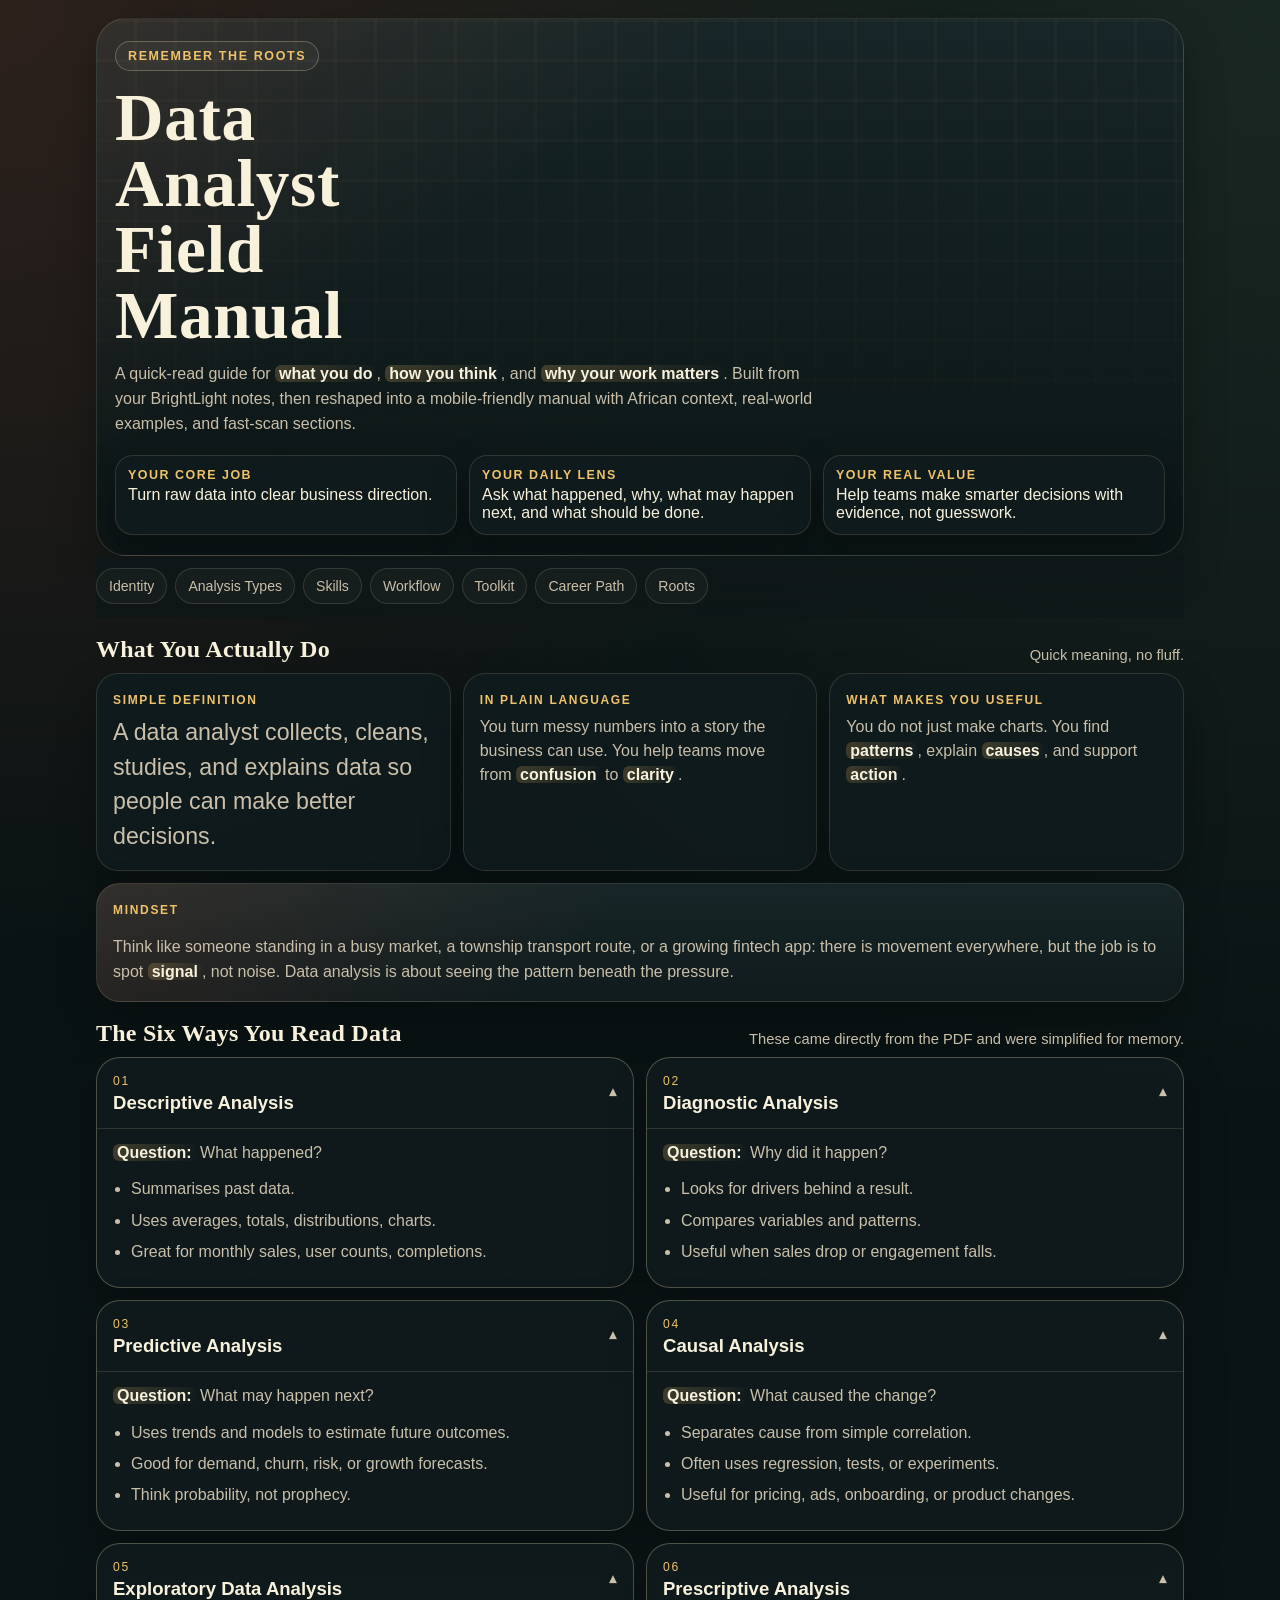
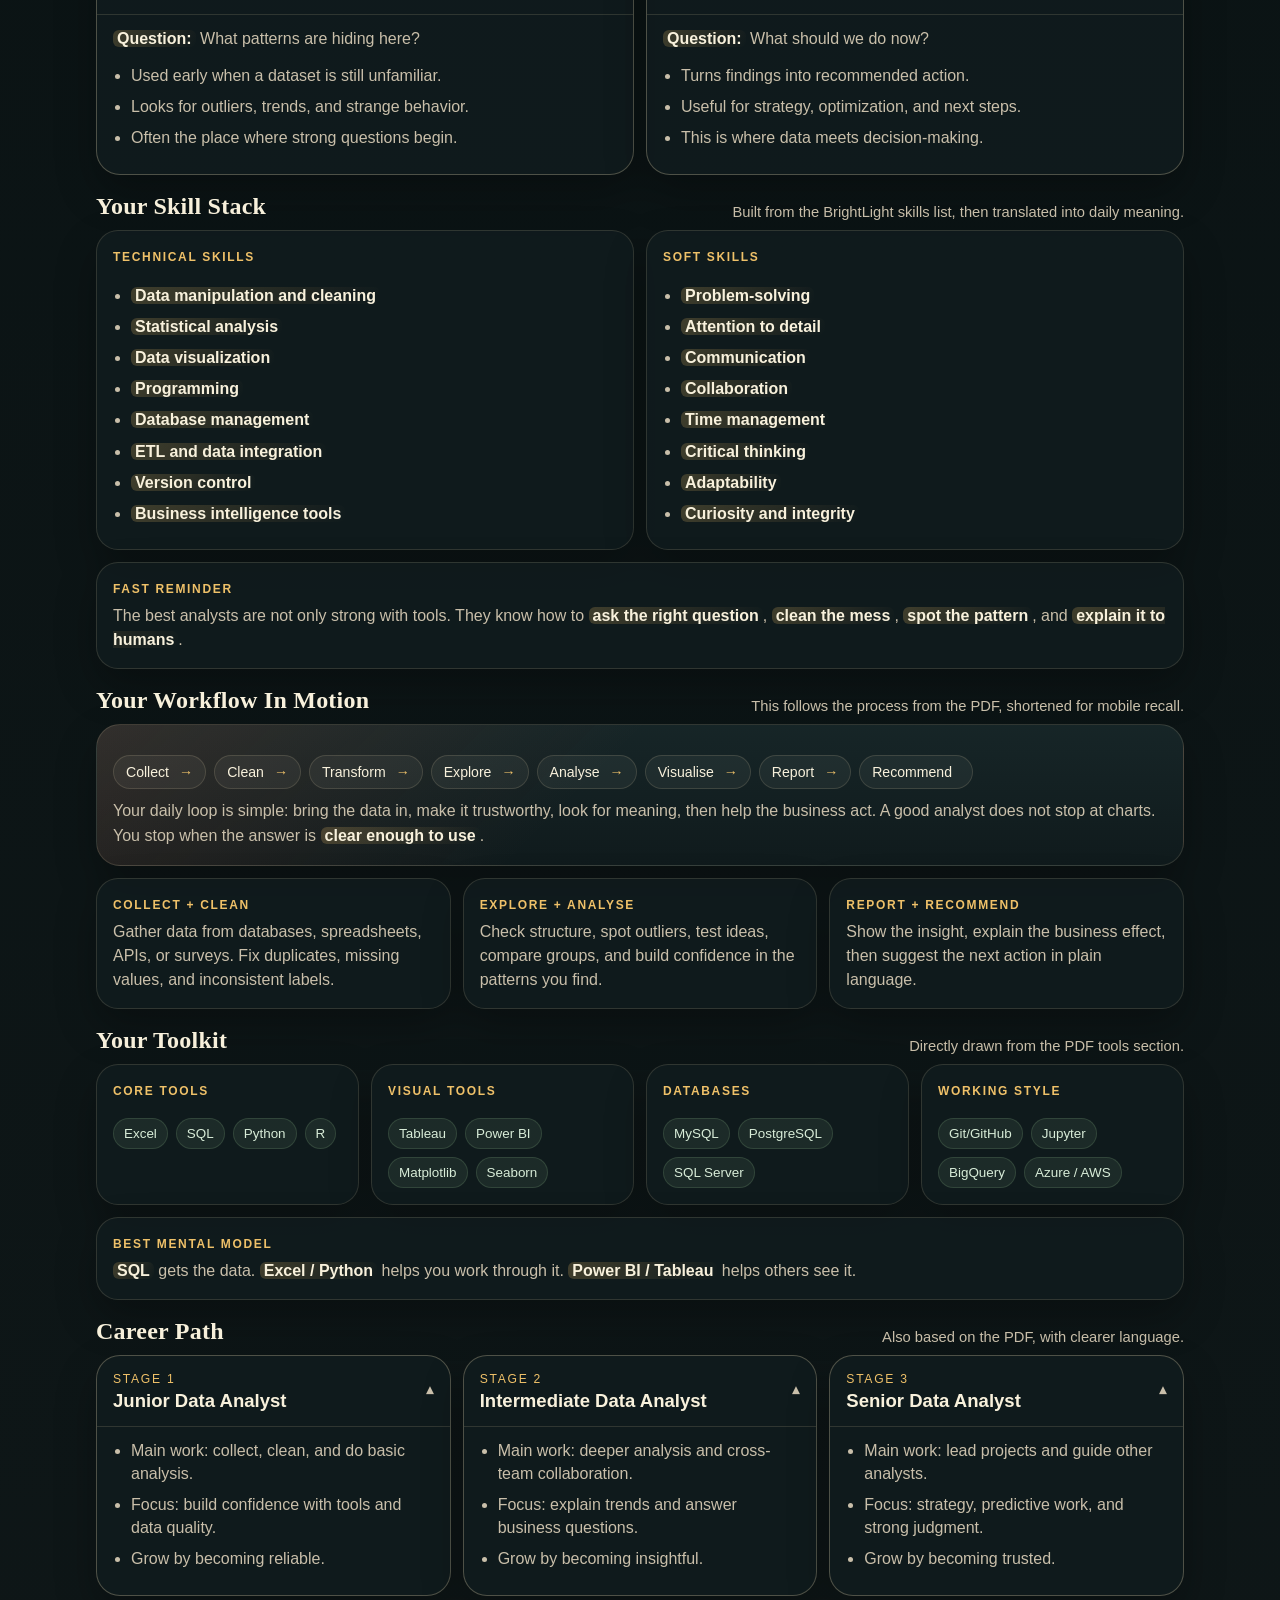
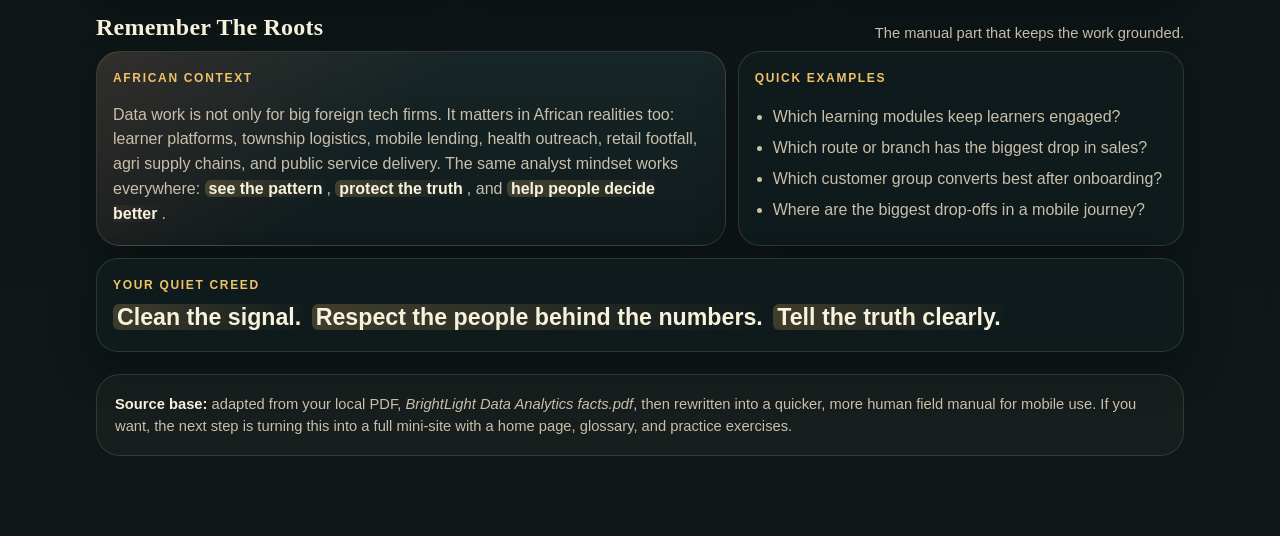
==== data-analyst-manual/index.html @ 45a45ff3 "Add data analyst field manual" ====
<!DOCTYPE html>
<html lang="en">
<head>
  <meta charset="UTF-8" />
  <meta name="viewport" content="width=device-width, initial-scale=1.0" />
  <title>Data Analyst Field Manual</title>
  <style>
    :root {
      --bg: #0f1718;
      --panel: rgba(16, 27, 29, 0.9);
      --panel-strong: #172628;
      --panel-soft: rgba(34, 51, 54, 0.72);
      --line: rgba(245, 226, 183, 0.14);
      --line-strong: rgba(245, 226, 183, 0.28);
      --text: #f8f1dc;
      --muted: #c9bfaa;
      --accent: #efc169;
      --accent-2: #d86b49;
      --accent-3: #8fbf8f;
      --shadow: 0 18px 40px rgba(0, 0, 0, 0.28);
      --radius: 22px;
      --max: 1120px;
    }

    * {
      box-sizing: border-box;
    }

    html {
      scroll-behavior: smooth;
    }

    body {
      margin: 0;
      color: var(--text);
      background:
        radial-gradient(circle at top left, rgba(216, 107, 73, 0.18), transparent 24%),
        radial-gradient(circle at top right, rgba(143, 191, 143, 0.13), transparent 28%),
        linear-gradient(180deg, #081112 0%, #0f1718 100%);
      font-family: "Trebuchet MS", "Segoe UI", sans-serif;
    }

    a {
      color: inherit;
    }

    .page {
      max-width: var(--max);
      margin: 0 auto;
      padding: 18px 16px 80px;
    }

    .hero {
      position: relative;
      overflow: hidden;
      border: 1px solid var(--line);
      border-radius: 30px;
      padding: 22px 18px 20px;
      background:
        linear-gradient(145deg, rgba(216, 107, 73, 0.15), transparent 35%),
        linear-gradient(180deg, rgba(23, 38, 40, 0.98), rgba(12, 21, 22, 0.96));
      box-shadow: var(--shadow);
    }

    .hero::after {
      content: "";
      position: absolute;
      inset: 0;
      background-image:
        linear-gradient(90deg, transparent 0 92%, rgba(239, 193, 105, 0.05) 92% 100%),
        linear-gradient(0deg, transparent 0 92%, rgba(239, 193, 105, 0.05) 92% 100%);
      background-size: 40px 40px;
      mask-image: linear-gradient(180deg, rgba(0, 0, 0, 0.7), transparent);
      pointer-events: none;
    }

    .eyebrow {
      display: inline-flex;
      align-items: center;
      gap: 8px;
      padding: 7px 12px;
      border: 1px solid var(--line-strong);
      border-radius: 999px;
      background: rgba(248, 241, 220, 0.04);
      color: var(--accent);
      font-size: 0.78rem;
      font-weight: 700;
      text-transform: uppercase;
      letter-spacing: 0.13em;
    }

    h1, h2, h3 {
      font-family: Georgia, "Times New Roman", serif;
      margin: 0;
      letter-spacing: 0.01em;
    }

    h1 {
      margin-top: 14px;
      font-size: clamp(2.1rem, 7vw, 4.2rem);
      line-height: 0.98;
      max-width: 10ch;
    }

    .hero p {
      margin: 14px 0 0;
      max-width: 44rem;
      color: var(--muted);
      font-size: 1rem;
      line-height: 1.55;
    }

    .hero-grid {
      display: grid;
      grid-template-columns: repeat(3, minmax(0, 1fr));
      gap: 12px;
      margin-top: 18px;
    }

    .hero-chip,
    .note,
    .mini-card,
    details.card {
      border: 1px solid var(--line);
      background: var(--panel);
      box-shadow: var(--shadow);
    }

    .hero-chip {
      border-radius: 18px;
      padding: 12px;
    }

    .hero-chip strong {
      display: block;
      color: var(--accent);
      font-size: 0.78rem;
      text-transform: uppercase;
      letter-spacing: 0.12em;
      margin-bottom: 4px;
    }

    .nav {
      position: sticky;
      top: 0;
      z-index: 20;
      display: flex;
      gap: 8px;
      flex-wrap: wrap;
      padding: 12px 0 14px;
      backdrop-filter: blur(14px);
      background: linear-gradient(180deg, rgba(15, 23, 24, 0.96), rgba(15, 23, 24, 0.74));
    }

    .nav a {
      text-decoration: none;
      padding: 9px 12px;
      border-radius: 999px;
      border: 1px solid var(--line);
      background: rgba(248, 241, 220, 0.03);
      color: var(--muted);
      font-size: 0.88rem;
      white-space: nowrap;
    }

    .nav a:hover,
    .nav a:focus-visible {
      color: var(--text);
      border-color: var(--line-strong);
      outline: none;
    }

    .section {
      margin-top: 18px;
    }

    .section-head {
      display: flex;
      align-items: end;
      justify-content: space-between;
      gap: 10px;
      margin-bottom: 10px;
    }

    .section-head p {
      margin: 0;
      color: var(--muted);
      font-size: 0.92rem;
    }

    .grid {
      display: grid;
      grid-template-columns: repeat(12, minmax(0, 1fr));
      gap: 12px;
    }

    .span-3 { grid-column: span 3; }
    .span-4 { grid-column: span 4; }
    .span-5 { grid-column: span 5; }
    .span-6 { grid-column: span 6; }
    .span-7 { grid-column: span 7; }
    .span-8 { grid-column: span 8; }
    .span-12 { grid-column: span 12; }

    .note,
    .mini-card {
      border-radius: 22px;
      padding: 16px;
    }

    .note strong,
    .mini-card strong,
    .list-title,
    .tiny-title {
      display: inline-block;
      margin-bottom: 8px;
      color: var(--accent);
      font-size: 0.75rem;
      text-transform: uppercase;
      letter-spacing: 0.14em;
    }

    .note p,
    .mini-card p {
      margin: 0;
      color: var(--muted);
      line-height: 1.5;
    }

    .big-line {
      font-size: clamp(1.05rem, 2.6vw, 1.45rem);
      color: var(--text);
      line-height: 1.28;
    }

    .memory {
      color: var(--text);
      background: linear-gradient(120deg, rgba(239, 193, 105, 0.22), rgba(239, 193, 105, 0));
      padding: 0 4px;
      border-radius: 6px;
      font-weight: 700;
    }

    details.card {
      border-radius: 24px;
      overflow: hidden;
    }

    details.card[open] {
      border-color: var(--line-strong);
    }

    summary {
      list-style: none;
      cursor: pointer;
      padding: 16px 16px 14px;
      display: flex;
      align-items: center;
      justify-content: space-between;
      gap: 12px;
    }

    summary::-webkit-details-marker {
      display: none;
    }

    .summary-title {
      display: flex;
      flex-direction: column;
      gap: 4px;
    }

    .summary-title span:first-child {
      color: var(--accent);
      font-size: 0.76rem;
      text-transform: uppercase;
      letter-spacing: 0.14em;
    }

    .summary-title span:last-child {
      font-size: 1.16rem;
      font-weight: 700;
    }

    .arrow {
      color: var(--muted);
      transition: transform 0.2s ease;
    }

    details[open] .arrow {
      transform: rotate(180deg);
    }

    .content {
      padding: 0 16px 16px;
      border-top: 1px solid var(--line);
    }

    .content p {
      margin: 12px 0 0;
      color: var(--muted);
      line-height: 1.55;
    }

    ul {
      margin: 12px 0 0;
      padding-left: 18px;
      color: var(--muted);
    }

    li {
      margin: 8px 0;
      line-height: 1.45;
    }

    .flow {
      display: flex;
      flex-wrap: wrap;
      gap: 8px;
      margin-top: 14px;
    }

    .flow span {
      display: inline-flex;
      align-items: center;
      gap: 8px;
      padding: 8px 12px;
      border-radius: 999px;
      background: rgba(248, 241, 220, 0.05);
      border: 1px solid var(--line);
      color: var(--text);
      font-size: 0.88rem;
    }

    .flow span::after {
      content: "→";
      color: var(--accent);
      margin-left: 2px;
    }

    .flow span:last-child::after {
      content: "";
      margin: 0;
    }

    .tag-row {
      display: flex;
      flex-wrap: wrap;
      gap: 8px;
      margin-top: 12px;
    }

    .tag {
      padding: 7px 10px;
      border-radius: 999px;
      background: rgba(143, 191, 143, 0.1);
      border: 1px solid rgba(143, 191, 143, 0.18);
      color: #d8ecd8;
      font-size: 0.84rem;
    }

    .panel-band {
      padding: 16px;
      border: 1px solid var(--line);
      border-radius: 24px;
      background:
        linear-gradient(135deg, rgba(216, 107, 73, 0.14), transparent 45%),
        linear-gradient(180deg, rgba(23, 38, 40, 0.98), rgba(16, 27, 29, 0.98));
      box-shadow: var(--shadow);
    }

    .panel-band p {
      margin: 10px 0 0;
      color: var(--muted);
      line-height: 1.55;
    }

    .footer {
      margin-top: 22px;
      padding: 18px;
      border: 1px solid var(--line);
      border-radius: 24px;
      background: rgba(248, 241, 220, 0.03);
      color: var(--muted);
      font-size: 0.92rem;
      line-height: 1.5;
    }

    .footer strong {
      color: var(--text);
    }

    @keyframes rise {
      from {
        opacity: 0;
        transform: translateY(16px);
      }
      to {
        opacity: 1;
        transform: translateY(0);
      }
    }

    .hero,
    .section,
    .footer {
      animation: rise 0.55s ease both;
    }

    .section:nth-of-type(2) { animation-delay: 0.06s; }
    .section:nth-of-type(3) { animation-delay: 0.12s; }
    .section:nth-of-type(4) { animation-delay: 0.18s; }

    @media (max-width: 900px) {
      .hero-grid {
        grid-template-columns: 1fr;
      }

      .span-3,
      .span-4,
      .span-5,
      .span-6,
      .span-7,
      .span-8 {
        grid-column: span 12;
      }
    }

    @media (max-width: 640px) {
      .page {
        padding: 12px 12px 72px;
      }

      .hero {
        padding: 18px 14px;
        border-radius: 24px;
      }

      .nav {
        padding-top: 10px;
      }

      summary {
        padding: 14px;
      }

      .content {
        padding: 0 14px 14px;
      }
    }
  </style>
</head>
<body>
  <div class="page">
    <header class="hero">
      <div class="eyebrow">Remember the roots</div>
      <h1>Data Analyst Field Manual</h1>
      <p>
        A quick-read guide for <span class="memory">what you do</span>, <span class="memory">how you think</span>,
        and <span class="memory">why your work matters</span>. Built from your BrightLight notes, then reshaped into
        a mobile-friendly manual with African context, real-world examples, and fast-scan sections.
      </p>
      <div class="hero-grid">
        <div class="hero-chip">
          <strong>Your Core Job</strong>
          Turn raw data into clear business direction.
        </div>
        <div class="hero-chip">
          <strong>Your Daily Lens</strong>
          Ask what happened, why, what may happen next, and what should be done.
        </div>
        <div class="hero-chip">
          <strong>Your Real Value</strong>
          Help teams make smarter decisions with evidence, not guesswork.
        </div>
      </div>
    </header>

    <nav class="nav">
      <a href="#identity">Identity</a>
      <a href="#analysis-types">Analysis Types</a>
      <a href="#skill-stack">Skills</a>
      <a href="#workflow">Workflow</a>
      <a href="#toolkit">Toolkit</a>
      <a href="#career">Career Path</a>
      <a href="#roots">Roots</a>
    </nav>

    <section class="section" id="identity">
      <div class="section-head">
        <h2>What You Actually Do</h2>
        <p>Quick meaning, no fluff.</p>
      </div>
      <div class="grid">
        <div class="note span-4">
          <strong>Simple Definition</strong>
          <p class="big-line">A data analyst collects, cleans, studies, and explains data so people can make better decisions.</p>
        </div>
        <div class="note span-4">
          <strong>In Plain Language</strong>
          <p>You turn messy numbers into a story the business can use. You help teams move from <span class="memory">confusion</span> to <span class="memory">clarity</span>.</p>
        </div>
        <div class="note span-4">
          <strong>What Makes You Useful</strong>
          <p>You do not just make charts. You find <span class="memory">patterns</span>, explain <span class="memory">causes</span>, and support <span class="memory">action</span>.</p>
        </div>
        <div class="panel-band span-12">
          <strong class="tiny-title">Mindset</strong>
          <p>
            Think like someone standing in a busy market, a township transport route, or a growing fintech app:
            there is movement everywhere, but the job is to spot <span class="memory">signal</span>, not noise.
            Data analysis is about seeing the pattern beneath the pressure.
          </p>
        </div>
      </div>
    </section>

    <section class="section" id="analysis-types">
      <div class="section-head">
        <h2>The Six Ways You Read Data</h2>
        <p>These came directly from the PDF and were simplified for memory.</p>
      </div>
      <div class="grid">
        <details class="card span-6" open>
          <summary>
            <div class="summary-title">
              <span>01</span>
              <span>Descriptive Analysis</span>
            </div>
            <div class="arrow">▾</div>
          </summary>
          <div class="content">
            <p><span class="memory">Question:</span> What happened?</p>
            <ul>
              <li>Summarises past data.</li>
              <li>Uses averages, totals, distributions, charts.</li>
              <li>Great for monthly sales, user counts, completions.</li>
            </ul>
          </div>
        </details>

        <details class="card span-6" open>
          <summary>
            <div class="summary-title">
              <span>02</span>
              <span>Diagnostic Analysis</span>
            </div>
            <div class="arrow">▾</div>
          </summary>
          <div class="content">
            <p><span class="memory">Question:</span> Why did it happen?</p>
            <ul>
              <li>Looks for drivers behind a result.</li>
              <li>Compares variables and patterns.</li>
              <li>Useful when sales drop or engagement falls.</li>
            </ul>
          </div>
        </details>

        <details class="card span-6" open>
          <summary>
            <div class="summary-title">
              <span>03</span>
              <span>Predictive Analysis</span>
            </div>
            <div class="arrow">▾</div>
          </summary>
          <div class="content">
            <p><span class="memory">Question:</span> What may happen next?</p>
            <ul>
              <li>Uses trends and models to estimate future outcomes.</li>
              <li>Good for demand, churn, risk, or growth forecasts.</li>
              <li>Think probability, not prophecy.</li>
            </ul>
          </div>
        </details>

        <details class="card span-6" open>
          <summary>
            <div class="summary-title">
              <span>04</span>
              <span>Causal Analysis</span>
            </div>
            <div class="arrow">▾</div>
          </summary>
          <div class="content">
            <p><span class="memory">Question:</span> What caused the change?</p>
            <ul>
              <li>Separates cause from simple correlation.</li>
              <li>Often uses regression, tests, or experiments.</li>
              <li>Useful for pricing, ads, onboarding, or product changes.</li>
            </ul>
          </div>
        </details>

        <details class="card span-6" open>
          <summary>
            <div class="summary-title">
              <span>05</span>
              <span>Exploratory Data Analysis</span>
            </div>
            <div class="arrow">▾</div>
          </summary>
          <div class="content">
            <p><span class="memory">Question:</span> What patterns are hiding here?</p>
            <ul>
              <li>Used early when a dataset is still unfamiliar.</li>
              <li>Looks for outliers, trends, and strange behavior.</li>
              <li>Often the place where strong questions begin.</li>
            </ul>
          </div>
        </details>

        <details class="card span-6" open>
          <summary>
            <div class="summary-title">
              <span>06</span>
              <span>Prescriptive Analysis</span>
            </div>
            <div class="arrow">▾</div>
          </summary>
          <div class="content">
            <p><span class="memory">Question:</span> What should we do now?</p>
            <ul>
              <li>Turns findings into recommended action.</li>
              <li>Useful for strategy, optimization, and next steps.</li>
              <li>This is where data meets decision-making.</li>
            </ul>
          </div>
        </details>
      </div>
    </section>

    <section class="section" id="skill-stack">
      <div class="section-head">
        <h2>Your Skill Stack</h2>
        <p>Built from the BrightLight skills list, then translated into daily meaning.</p>
      </div>
      <div class="grid">
        <div class="mini-card span-6">
          <strong>Technical Skills</strong>
          <ul>
            <li><span class="memory">Data manipulation and cleaning</span></li>
            <li><span class="memory">Statistical analysis</span></li>
            <li><span class="memory">Data visualization</span></li>
            <li><span class="memory">Programming</span></li>
            <li><span class="memory">Database management</span></li>
            <li><span class="memory">ETL and data integration</span></li>
            <li><span class="memory">Version control</span></li>
            <li><span class="memory">Business intelligence tools</span></li>
          </ul>
        </div>
        <div class="mini-card span-6">
          <strong>Soft Skills</strong>
          <ul>
            <li><span class="memory">Problem-solving</span></li>
            <li><span class="memory">Attention to detail</span></li>
            <li><span class="memory">Communication</span></li>
            <li><span class="memory">Collaboration</span></li>
            <li><span class="memory">Time management</span></li>
            <li><span class="memory">Critical thinking</span></li>
            <li><span class="memory">Adaptability</span></li>
            <li><span class="memory">Curiosity and integrity</span></li>
          </ul>
        </div>
        <div class="note span-12">
          <strong>Fast Reminder</strong>
          <p>
            The best analysts are not only strong with tools. They know how to <span class="memory">ask the right question</span>,
            <span class="memory">clean the mess</span>, <span class="memory">spot the pattern</span>,
            and <span class="memory">explain it to humans</span>.
          </p>
        </div>
      </div>
    </section>

    <section class="section" id="workflow">
      <div class="section-head">
        <h2>Your Workflow In Motion</h2>
        <p>This follows the process from the PDF, shortened for mobile recall.</p>
      </div>
      <div class="panel-band">
        <div class="flow">
          <span>Collect</span>
          <span>Clean</span>
          <span>Transform</span>
          <span>Explore</span>
          <span>Analyse</span>
          <span>Visualise</span>
          <span>Report</span>
          <span>Recommend</span>
        </div>
        <p>
          Your daily loop is simple: bring the data in, make it trustworthy, look for meaning, then help the business act.
          A good analyst does not stop at charts. You stop when the answer is <span class="memory">clear enough to use</span>.
        </p>
      </div>
      <div class="grid" style="margin-top:12px;">
        <div class="mini-card span-4">
          <strong>Collect + Clean</strong>
          <p>Gather data from databases, spreadsheets, APIs, or surveys. Fix duplicates, missing values, and inconsistent labels.</p>
        </div>
        <div class="mini-card span-4">
          <strong>Explore + Analyse</strong>
          <p>Check structure, spot outliers, test ideas, compare groups, and build confidence in the patterns you find.</p>
        </div>
        <div class="mini-card span-4">
          <strong>Report + Recommend</strong>
          <p>Show the insight, explain the business effect, then suggest the next action in plain language.</p>
        </div>
      </div>
    </section>

    <section class="section" id="toolkit">
      <div class="section-head">
        <h2>Your Toolkit</h2>
        <p>Directly drawn from the PDF tools section.</p>
      </div>
      <div class="grid">
        <div class="mini-card span-3">
          <strong>Core Tools</strong>
          <div class="tag-row">
            <span class="tag">Excel</span>
            <span class="tag">SQL</span>
            <span class="tag">Python</span>
            <span class="tag">R</span>
          </div>
        </div>
        <div class="mini-card span-3">
          <strong>Visual Tools</strong>
          <div class="tag-row">
            <span class="tag">Tableau</span>
            <span class="tag">Power BI</span>
            <span class="tag">Matplotlib</span>
            <span class="tag">Seaborn</span>
          </div>
        </div>
        <div class="mini-card span-3">
          <strong>Databases</strong>
          <div class="tag-row">
            <span class="tag">MySQL</span>
            <span class="tag">PostgreSQL</span>
            <span class="tag">SQL Server</span>
          </div>
        </div>
        <div class="mini-card span-3">
          <strong>Working Style</strong>
          <div class="tag-row">
            <span class="tag">Git/GitHub</span>
            <span class="tag">Jupyter</span>
            <span class="tag">BigQuery</span>
            <span class="tag">Azure / AWS</span>
          </div>
        </div>
        <div class="note span-12">
          <strong>Best Mental Model</strong>
          <p>
            <span class="memory">SQL</span> gets the data.
            <span class="memory">Excel / Python</span> helps you work through it.
            <span class="memory">Power BI / Tableau</span> helps others see it.
          </p>
        </div>
      </div>
    </section>

    <section class="section" id="career">
      <div class="section-head">
        <h2>Career Path</h2>
        <p>Also based on the PDF, with clearer language.</p>
      </div>
      <div class="grid">
        <details class="card span-4" open>
          <summary>
            <div class="summary-title">
              <span>Stage 1</span>
              <span>Junior Data Analyst</span>
            </div>
            <div class="arrow">▾</div>
          </summary>
          <div class="content">
            <ul>
              <li>Main work: collect, clean, and do basic analysis.</li>
              <li>Focus: build confidence with tools and data quality.</li>
              <li>Grow by becoming reliable.</li>
            </ul>
          </div>
        </details>

        <details class="card span-4" open>
          <summary>
            <div class="summary-title">
              <span>Stage 2</span>
              <span>Intermediate Data Analyst</span>
            </div>
            <div class="arrow">▾</div>
          </summary>
          <div class="content">
            <ul>
              <li>Main work: deeper analysis and cross-team collaboration.</li>
              <li>Focus: explain trends and answer business questions.</li>
              <li>Grow by becoming insightful.</li>
            </ul>
          </div>
        </details>

        <details class="card span-4" open>
          <summary>
            <div class="summary-title">
              <span>Stage 3</span>
              <span>Senior Data Analyst</span>
            </div>
            <div class="arrow">▾</div>
          </summary>
          <div class="content">
            <ul>
              <li>Main work: lead projects and guide other analysts.</li>
              <li>Focus: strategy, predictive work, and strong judgment.</li>
              <li>Grow by becoming trusted.</li>
            </ul>
          </div>
        </details>
      </div>
    </section>

    <section class="section" id="roots">
      <div class="section-head">
        <h2>Remember The Roots</h2>
        <p>The manual part that keeps the work grounded.</p>
      </div>
      <div class="grid">
        <div class="panel-band span-7">
          <strong class="tiny-title">African Context</strong>
          <p>
            Data work is not only for big foreign tech firms. It matters in African realities too:
            learner platforms, township logistics, mobile lending, health outreach, retail footfall, agri supply chains,
            and public service delivery. The same analyst mindset works everywhere:
            <span class="memory">see the pattern</span>, <span class="memory">protect the truth</span>,
            and <span class="memory">help people decide better</span>.
          </p>
        </div>
        <div class="note span-5">
          <strong>Quick Examples</strong>
          <ul>
            <li>Which learning modules keep learners engaged?</li>
            <li>Which route or branch has the biggest drop in sales?</li>
            <li>Which customer group converts best after onboarding?</li>
            <li>Where are the biggest drop-offs in a mobile journey?</li>
          </ul>
        </div>
        <div class="note span-12">
          <strong>Your Quiet Creed</strong>
          <p class="big-line">
            <span class="memory">Clean the signal.</span>
            <span class="memory">Respect the people behind the numbers.</span>
            <span class="memory">Tell the truth clearly.</span>
          </p>
        </div>
      </div>
    </section>

    <footer class="footer">
      <strong>Source base:</strong> adapted from your local PDF,
      <em>BrightLight Data Analytics facts.pdf</em>, then rewritten into a quicker, more human field manual for mobile use.
      If you want, the next step is turning this into a full mini-site with a home page, glossary, and practice exercises.
    </footer>
  </div>
</body>
</html>
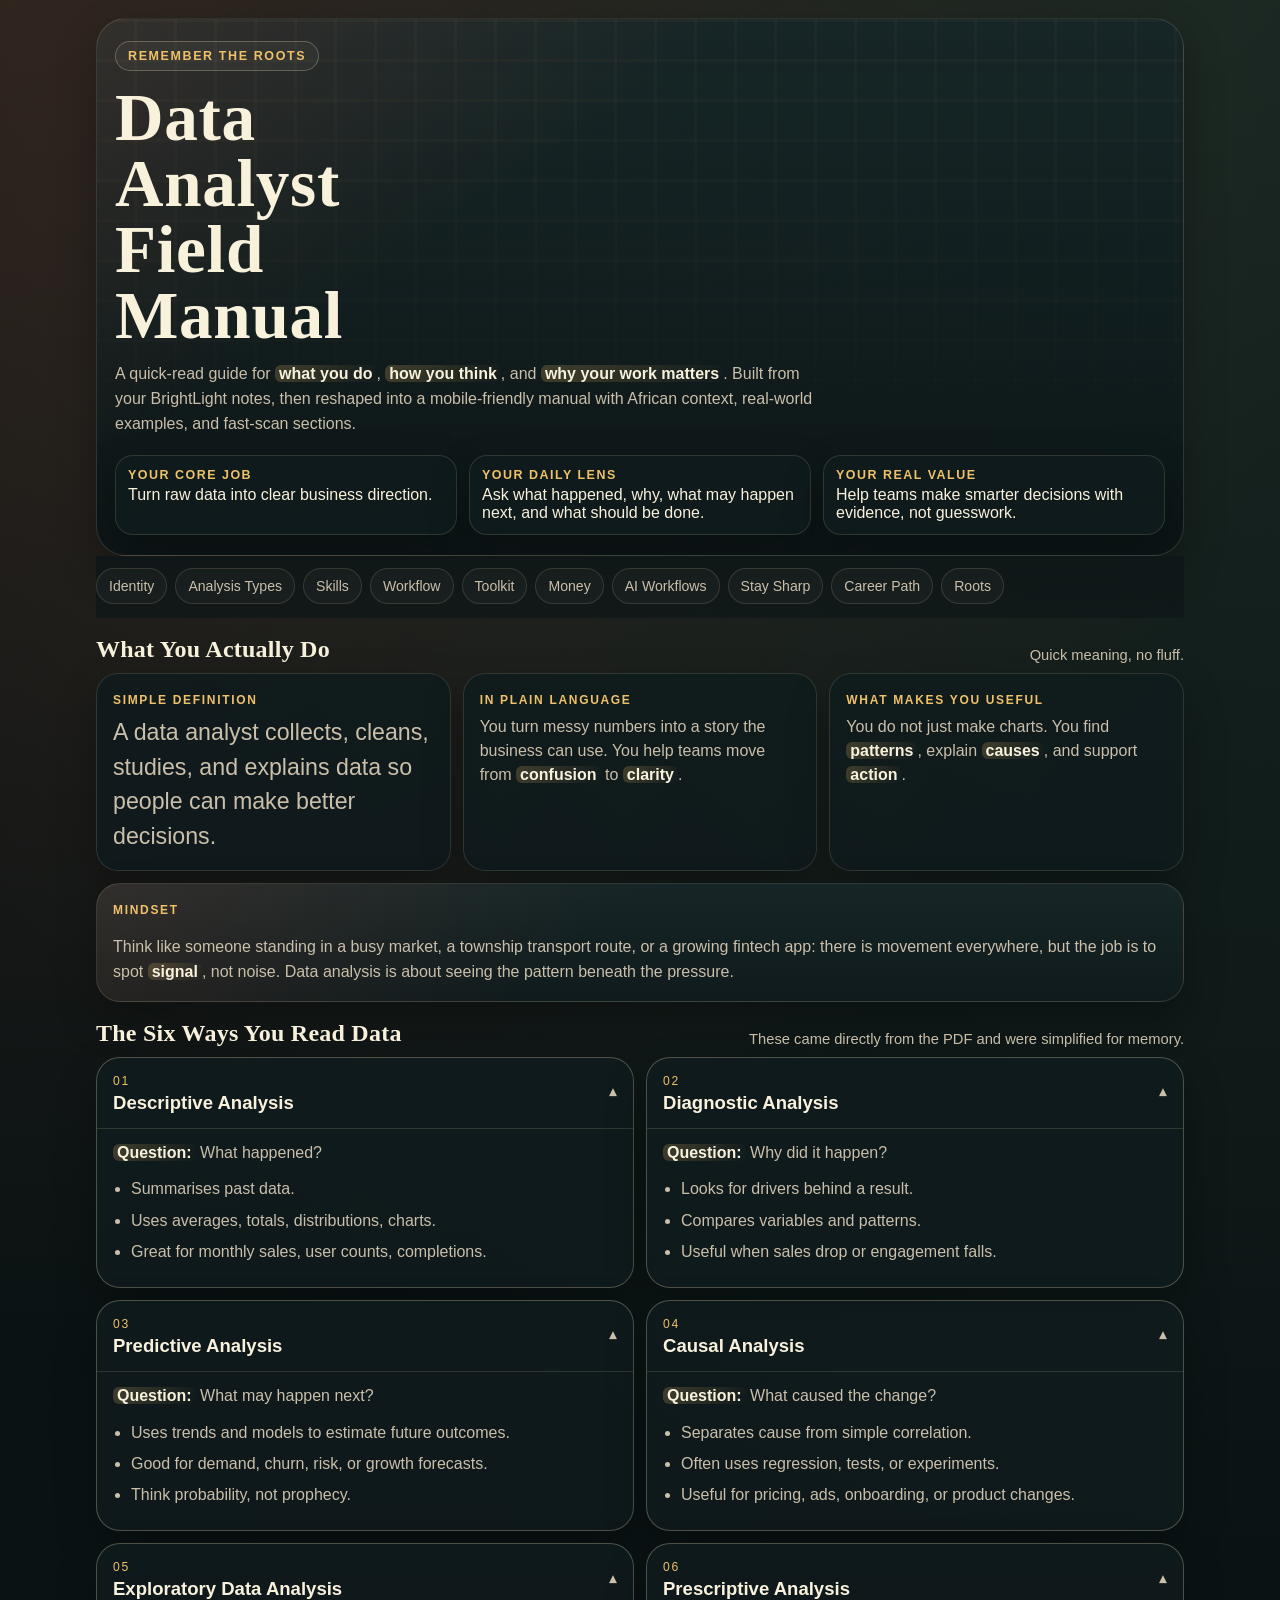
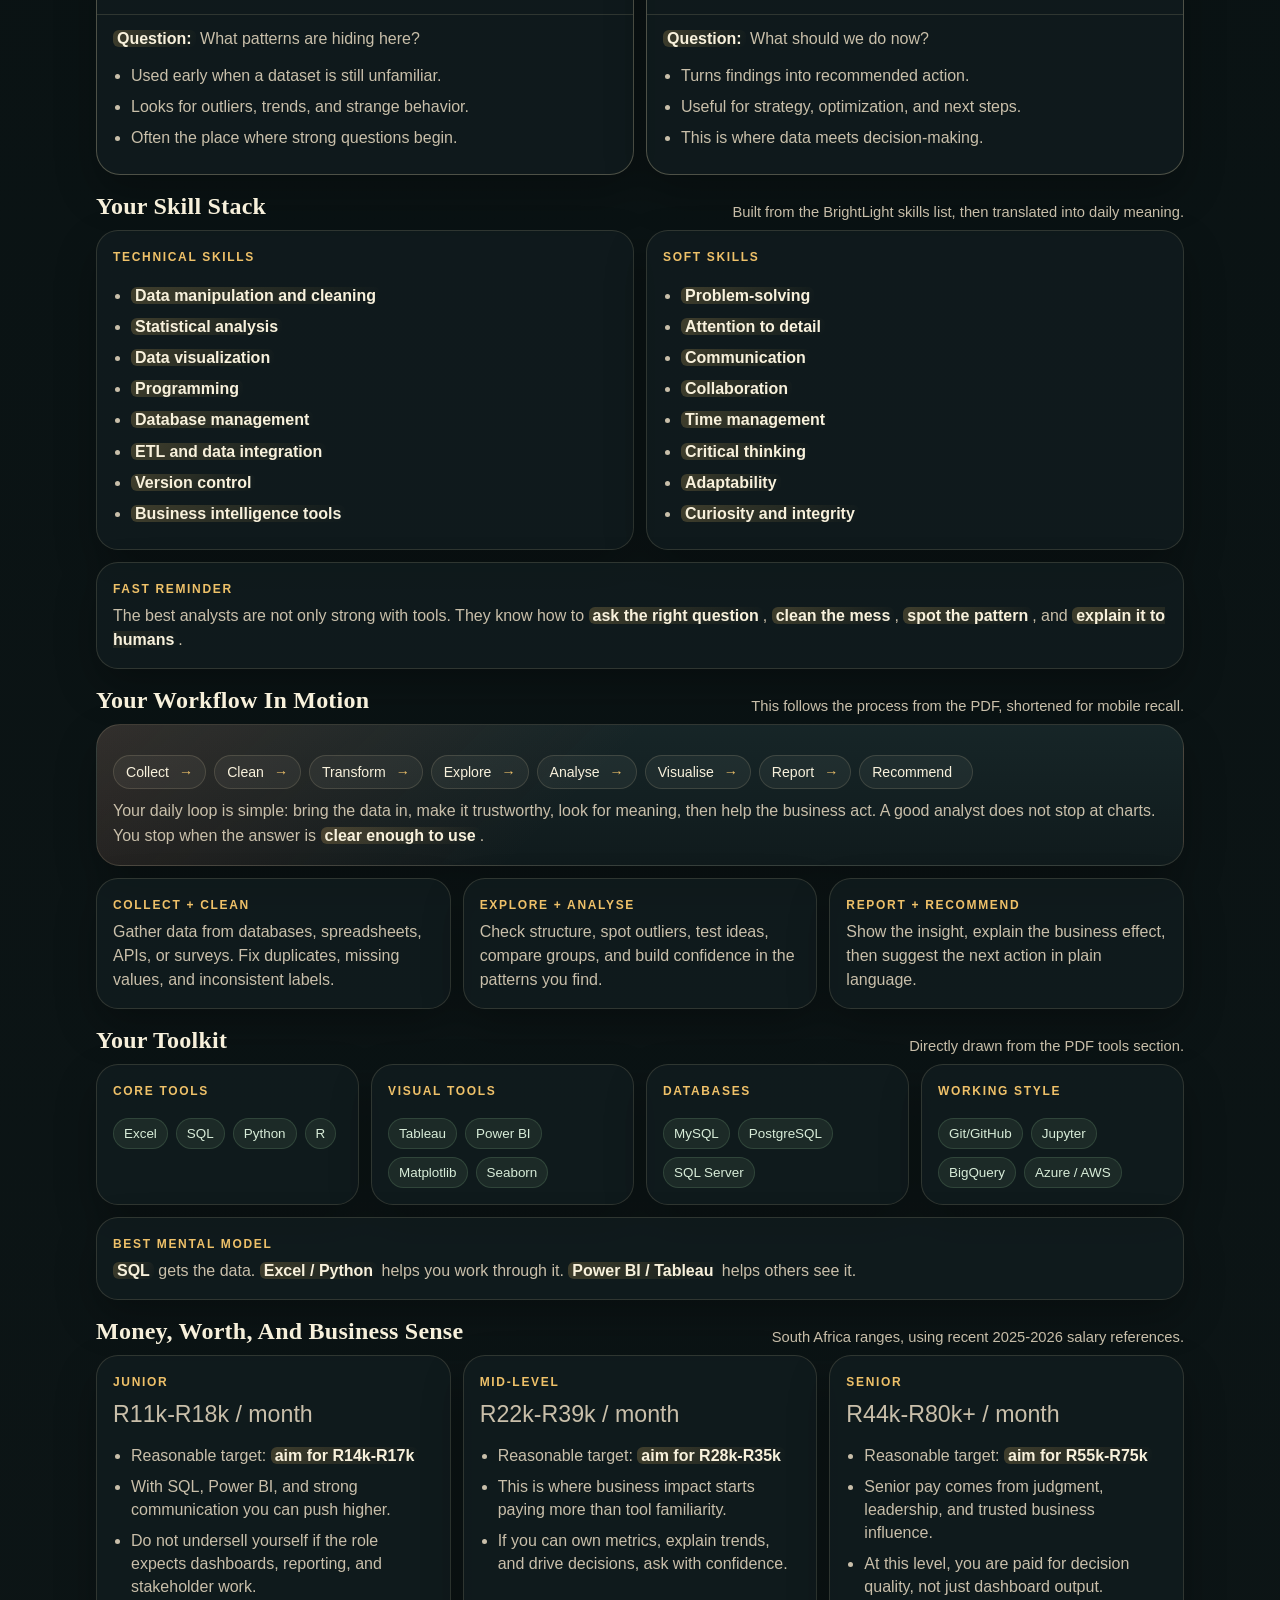
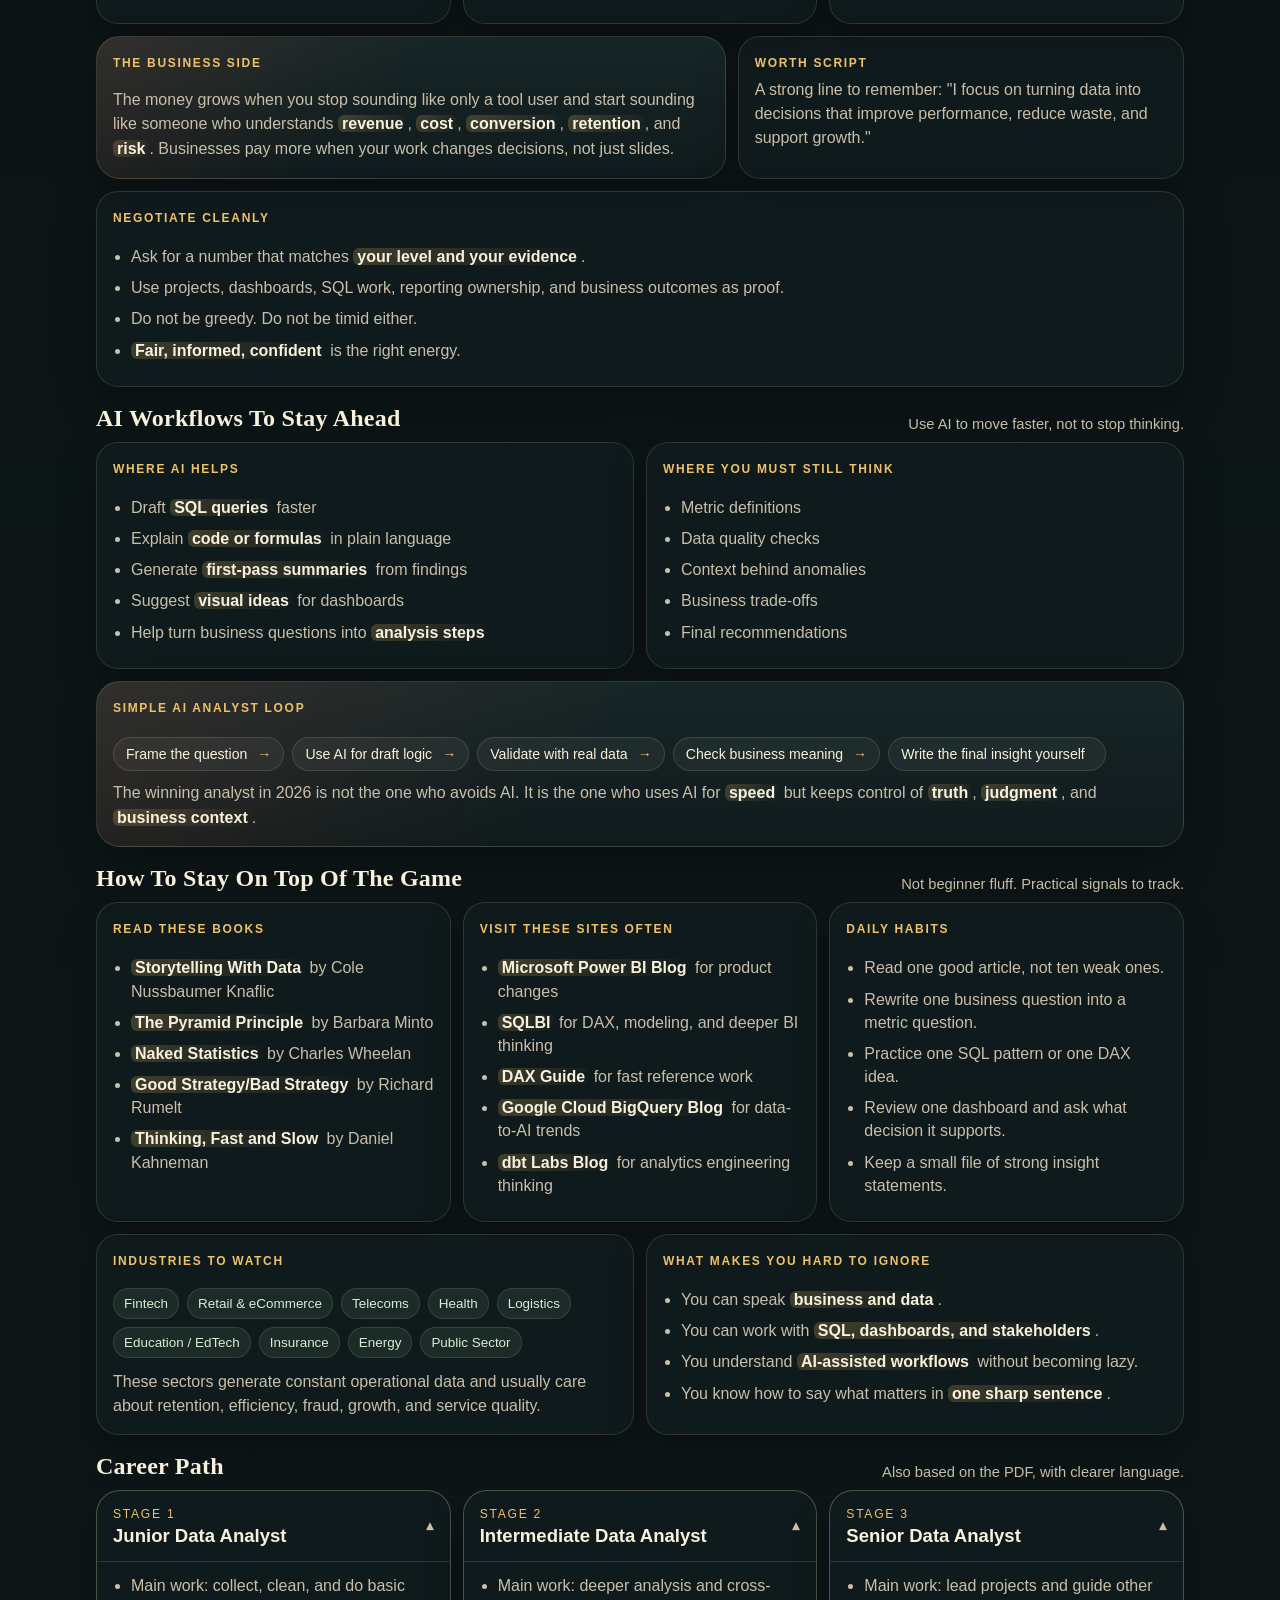
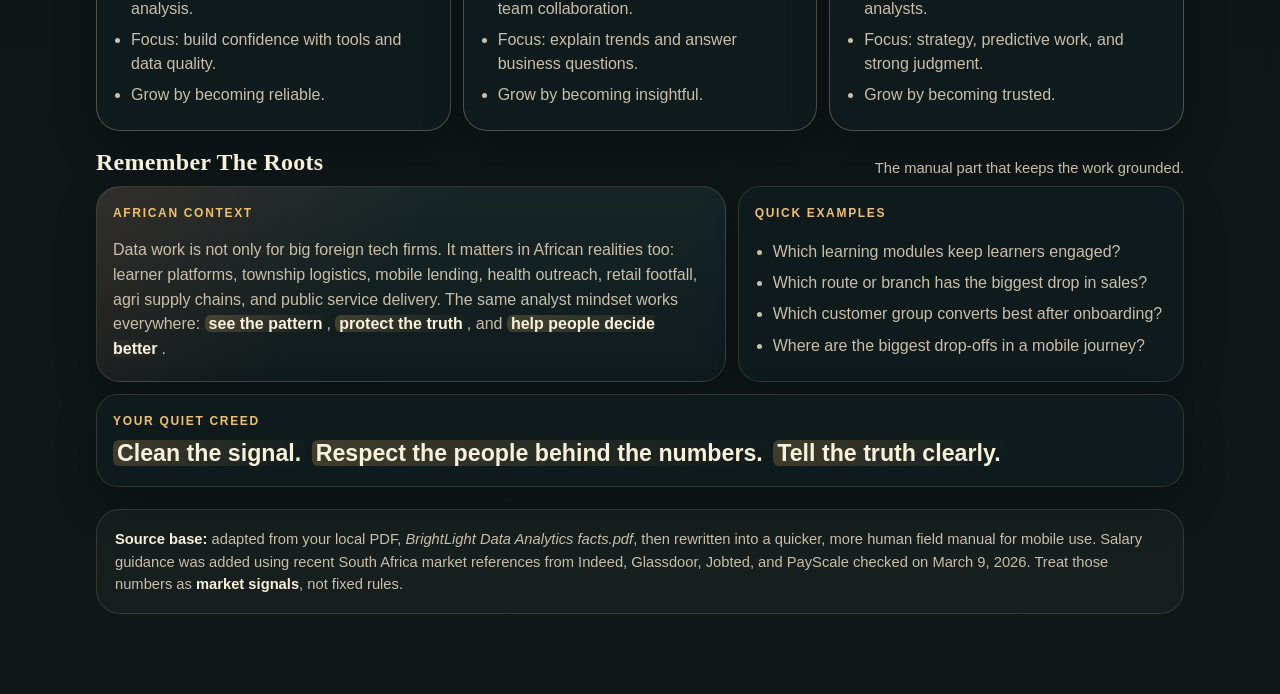
==== commit da4beca2: "Expand data analyst manual with salary and AI guidance" ====
--- a/data-analyst-manual/index.html
+++ b/data-analyst-manual/index.html
@@ -482,6 +482,9 @@
       <a href="#skill-stack">Skills</a>
       <a href="#workflow">Workflow</a>
       <a href="#toolkit">Toolkit</a>
+      <a href="#money">Money</a>
+      <a href="#ai-workflows">AI Workflows</a>
+      <a href="#edge">Stay Sharp</a>
       <a href="#career">Career Path</a>
       <a href="#roots">Roots</a>
     </nav>
@@ -763,6 +766,176 @@
       </div>
     </section>
 
+    <section class="section" id="money">
+      <div class="section-head">
+        <h2>Money, Worth, And Business Sense</h2>
+        <p>South Africa ranges, using recent 2025-2026 salary references.</p>
+      </div>
+      <div class="grid">
+        <div class="mini-card span-4">
+          <strong>Junior</strong>
+          <p class="big-line">R11k-R18k / month</p>
+          <ul>
+            <li>Reasonable target: <span class="memory">aim for R14k-R17k</span></li>
+            <li>With SQL, Power BI, and strong communication you can push higher.</li>
+            <li>Do not undersell yourself if the role expects dashboards, reporting, and stakeholder work.</li>
+          </ul>
+        </div>
+        <div class="mini-card span-4">
+          <strong>Mid-Level</strong>
+          <p class="big-line">R22k-R39k / month</p>
+          <ul>
+            <li>Reasonable target: <span class="memory">aim for R28k-R35k</span></li>
+            <li>This is where business impact starts paying more than tool familiarity.</li>
+            <li>If you can own metrics, explain trends, and drive decisions, ask with confidence.</li>
+          </ul>
+        </div>
+        <div class="mini-card span-4">
+          <strong>Senior</strong>
+          <p class="big-line">R44k-R80k+ / month</p>
+          <ul>
+            <li>Reasonable target: <span class="memory">aim for R55k-R75k</span></li>
+            <li>Senior pay comes from judgment, leadership, and trusted business influence.</li>
+            <li>At this level, you are paid for decision quality, not just dashboard output.</li>
+          </ul>
+        </div>
+        <div class="panel-band span-7">
+          <strong class="tiny-title">The Business Side</strong>
+          <p>
+            The money grows when you stop sounding like only a tool user and start sounding like someone who
+            understands <span class="memory">revenue</span>, <span class="memory">cost</span>,
+            <span class="memory">conversion</span>, <span class="memory">retention</span>, and
+            <span class="memory">risk</span>. Businesses pay more when your work changes decisions, not just slides.
+          </p>
+        </div>
+        <div class="note span-5">
+          <strong>Worth Script</strong>
+          <p>
+            A strong line to remember:
+            "I focus on turning data into decisions that improve performance, reduce waste, and support growth."
+          </p>
+        </div>
+        <div class="note span-12">
+          <strong>Negotiate Cleanly</strong>
+          <ul>
+            <li>Ask for a number that matches <span class="memory">your level and your evidence</span>.</li>
+            <li>Use projects, dashboards, SQL work, reporting ownership, and business outcomes as proof.</li>
+            <li>Do not be greedy. Do not be timid either.</li>
+            <li><span class="memory">Fair, informed, confident</span> is the right energy.</li>
+          </ul>
+        </div>
+      </div>
+    </section>
+
+    <section class="section" id="ai-workflows">
+      <div class="section-head">
+        <h2>AI Workflows To Stay Ahead</h2>
+        <p>Use AI to move faster, not to stop thinking.</p>
+      </div>
+      <div class="grid">
+        <div class="mini-card span-6">
+          <strong>Where AI Helps</strong>
+          <ul>
+            <li>Draft <span class="memory">SQL queries</span> faster</li>
+            <li>Explain <span class="memory">code or formulas</span> in plain language</li>
+            <li>Generate <span class="memory">first-pass summaries</span> from findings</li>
+            <li>Suggest <span class="memory">visual ideas</span> for dashboards</li>
+            <li>Help turn business questions into <span class="memory">analysis steps</span></li>
+          </ul>
+        </div>
+        <div class="mini-card span-6">
+          <strong>Where You Must Still Think</strong>
+          <ul>
+            <li>Metric definitions</li>
+            <li>Data quality checks</li>
+            <li>Context behind anomalies</li>
+            <li>Business trade-offs</li>
+            <li>Final recommendations</li>
+          </ul>
+        </div>
+        <div class="panel-band span-12">
+          <strong class="tiny-title">Simple AI Analyst Loop</strong>
+          <div class="flow">
+            <span>Frame the question</span>
+            <span>Use AI for draft logic</span>
+            <span>Validate with real data</span>
+            <span>Check business meaning</span>
+            <span>Write the final insight yourself</span>
+          </div>
+          <p>
+            The winning analyst in 2026 is not the one who avoids AI. It is the one who uses AI for
+            <span class="memory">speed</span> but keeps control of <span class="memory">truth</span>,
+            <span class="memory">judgment</span>, and <span class="memory">business context</span>.
+          </p>
+        </div>
+      </div>
+    </section>
+
+    <section class="section" id="edge">
+      <div class="section-head">
+        <h2>How To Stay On Top Of The Game</h2>
+        <p>Not beginner fluff. Practical signals to track.</p>
+      </div>
+      <div class="grid">
+        <div class="mini-card span-4">
+          <strong>Read These Books</strong>
+          <ul>
+            <li><span class="memory">Storytelling With Data</span> by Cole Nussbaumer Knaflic</li>
+            <li><span class="memory">The Pyramid Principle</span> by Barbara Minto</li>
+            <li><span class="memory">Naked Statistics</span> by Charles Wheelan</li>
+            <li><span class="memory">Good Strategy/Bad Strategy</span> by Richard Rumelt</li>
+            <li><span class="memory">Thinking, Fast and Slow</span> by Daniel Kahneman</li>
+          </ul>
+        </div>
+        <div class="mini-card span-4">
+          <strong>Visit These Sites Often</strong>
+          <ul>
+            <li><span class="memory">Microsoft Power BI Blog</span> for product changes</li>
+            <li><span class="memory">SQLBI</span> for DAX, modeling, and deeper BI thinking</li>
+            <li><span class="memory">DAX Guide</span> for fast reference work</li>
+            <li><span class="memory">Google Cloud BigQuery Blog</span> for data-to-AI trends</li>
+            <li><span class="memory">dbt Labs Blog</span> for analytics engineering thinking</li>
+          </ul>
+        </div>
+        <div class="mini-card span-4">
+          <strong>Daily Habits</strong>
+          <ul>
+            <li>Read one good article, not ten weak ones.</li>
+            <li>Rewrite one business question into a metric question.</li>
+            <li>Practice one SQL pattern or one DAX idea.</li>
+            <li>Review one dashboard and ask what decision it supports.</li>
+            <li>Keep a small file of strong insight statements.</li>
+          </ul>
+        </div>
+        <div class="note span-6">
+          <strong>Industries To Watch</strong>
+          <div class="tag-row">
+            <span class="tag">Fintech</span>
+            <span class="tag">Retail & eCommerce</span>
+            <span class="tag">Telecoms</span>
+            <span class="tag">Health</span>
+            <span class="tag">Logistics</span>
+            <span class="tag">Education / EdTech</span>
+            <span class="tag">Insurance</span>
+            <span class="tag">Energy</span>
+            <span class="tag">Public Sector</span>
+          </div>
+          <p style="margin-top:12px;">
+            These sectors generate constant operational data and usually care about retention, efficiency, fraud, growth, and service quality.
+          </p>
+        </div>
+        <div class="note span-6">
+          <strong>What Makes You Hard To Ignore</strong>
+          <ul>
+            <li>You can speak <span class="memory">business and data</span>.</li>
+            <li>You can work with <span class="memory">SQL, dashboards, and stakeholders</span>.</li>
+            <li>You understand <span class="memory">AI-assisted workflows</span> without becoming lazy.</li>
+            <li>You know how to say what matters in <span class="memory">one sharp sentence</span>.</li>
+          </ul>
+        </div>
+      </div>
+    </section>
+
     <section class="section" id="career">
       <div class="section-head">
         <h2>Career Path</h2>
@@ -861,7 +1034,8 @@
     <footer class="footer">
       <strong>Source base:</strong> adapted from your local PDF,
       <em>BrightLight Data Analytics facts.pdf</em>, then rewritten into a quicker, more human field manual for mobile use.
-      If you want, the next step is turning this into a full mini-site with a home page, glossary, and practice exercises.
+      Salary guidance was added using recent South Africa market references from Indeed, Glassdoor, Jobted, and PayScale checked on March 9, 2026.
+      Treat those numbers as <strong>market signals</strong>, not fixed rules.
     </footer>
   </div>
 </body>
